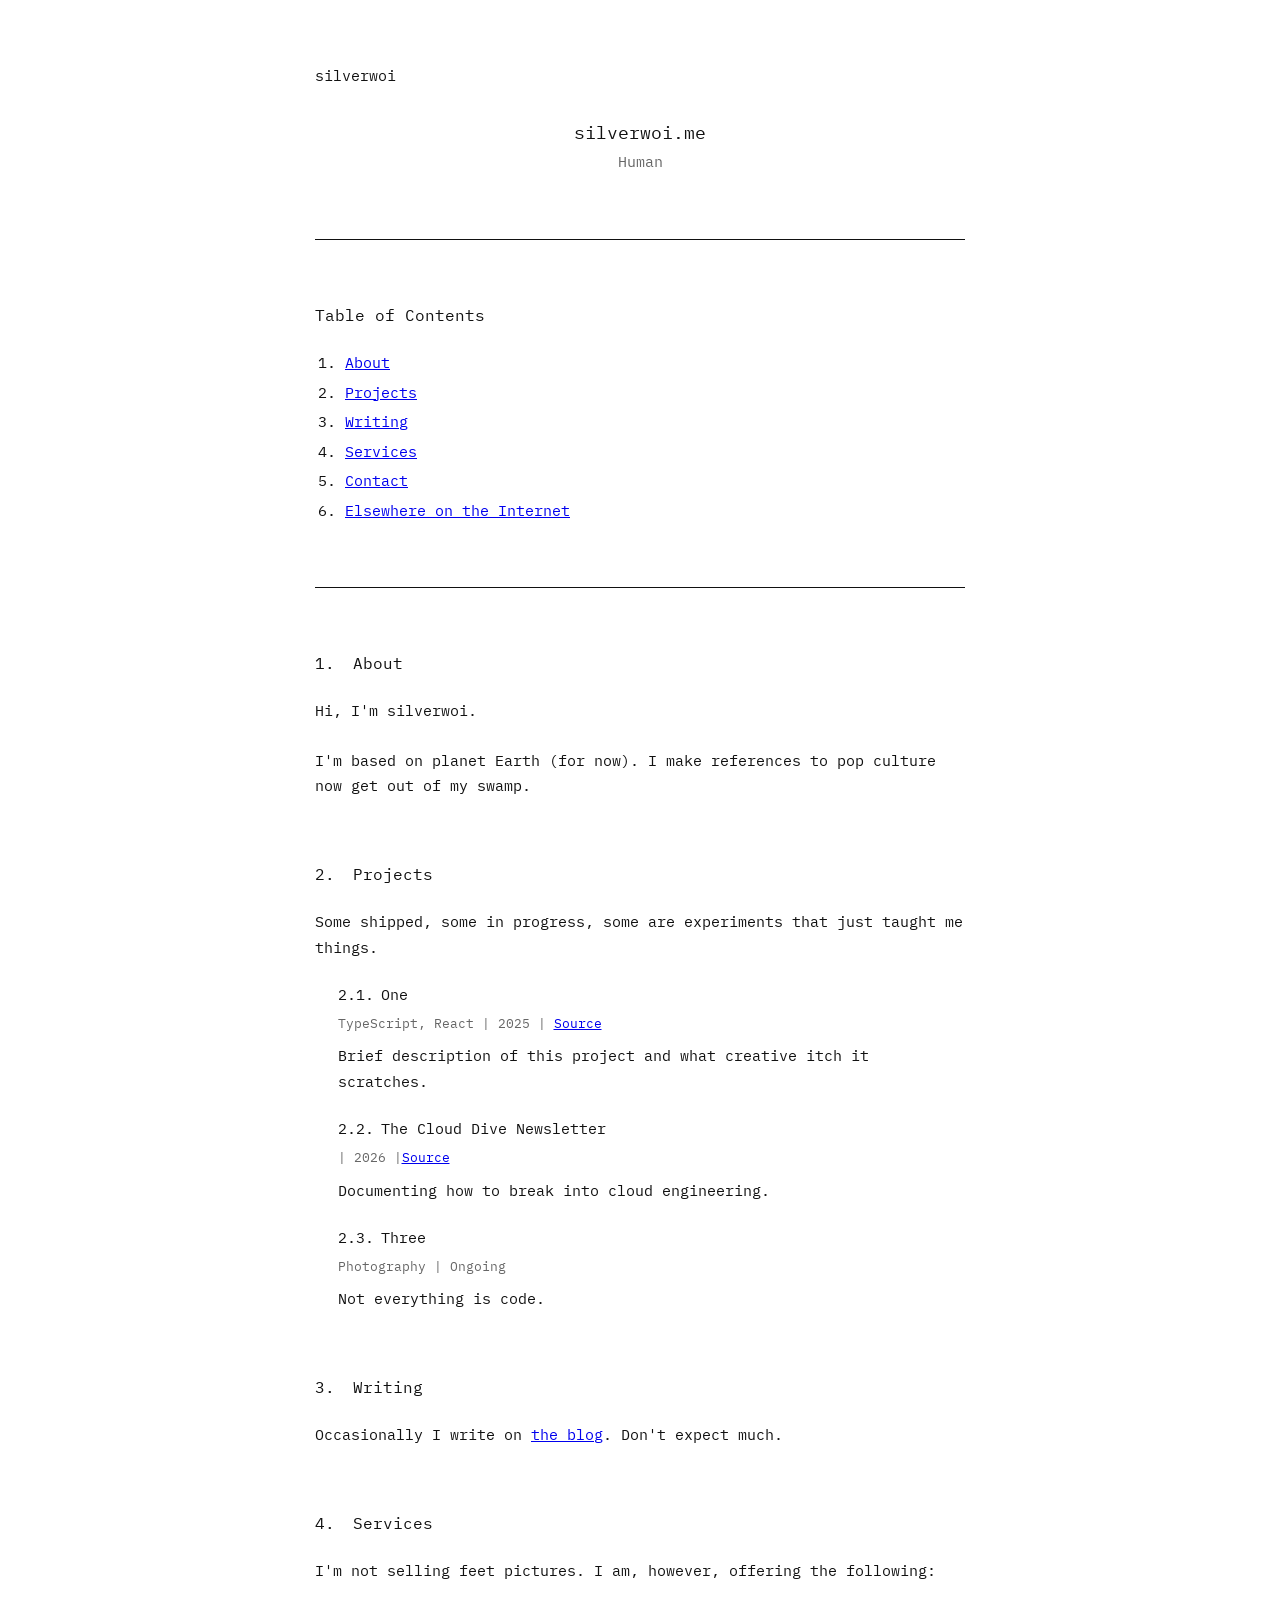
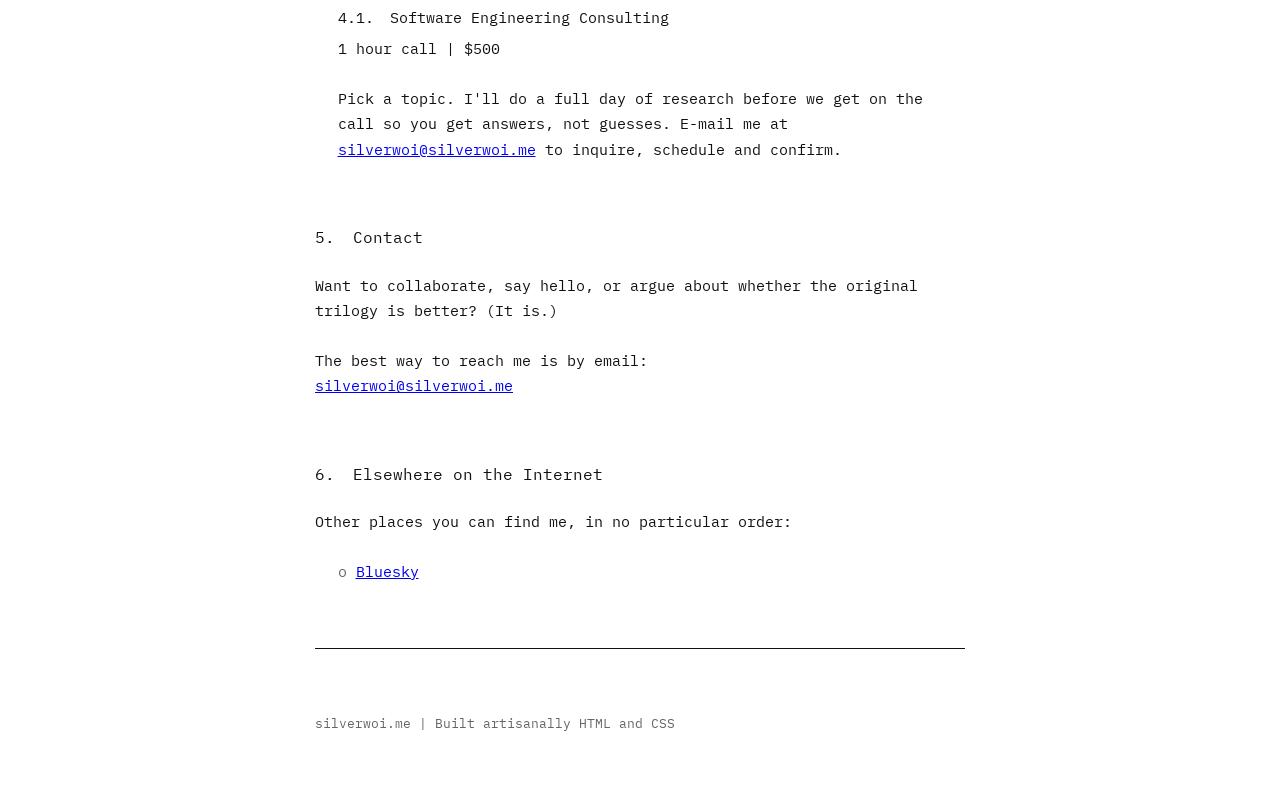
==== index.html @ 7fe281c9 "feat: initial commit personal website" ====
<!DOCTYPE html>
<html lang="en">
<head>
  <meta charset="UTF-8">
  <meta name="viewport" content="width=device-width, initial-scale=1.0">
  <title>silverwoi</title>
  <meta name="description" content="Personal website of silverwoi. Builder, creator, maker. Software engineering, photography, music, and more.">

  <meta property="og:title" content="silverwoi.me">
  <meta property="og:description" content="Builder, creator, maker. Software engineering, photography, music, and more.">
  <meta property="og:type" content="website">

  <link rel="preconnect" href="https://fonts.googleapis.com">
  <link rel="preconnect" href="https://fonts.gstatic.com" crossorigin>
  <link href="https://fonts.googleapis.com/css2?family=IBM+Plex+Mono:wght@400;500&display=swap" rel="stylesheet">

  <link rel="stylesheet" href="styles.css">
</head>
<body>
  <div class="site-container">

    <!-- RFC Header / Hero -->
    <header class="rfc-header">
      <div class="rfc-meta-line">
        <span>silverwoi</span>
      </div>

      <h1 class="rfc-title">silverwoi.me</h1>
      <p class="rfc-subtitle">Human</p>
    </header>

    <hr>

    <!-- Table of Contents -->
    <nav class="toc" aria-label="Table of Contents">
      <h2>Table of Contents</h2>
      <ol>
        <li><a href="#about">About</a></li>
        <li><a href="#projects">Projects</a></li>
        <li><a href="#writing">Writing</a></li>
        <li><a href="#services">Services</a></li>
        <li><a href="#contact">Contact</a></li>
        <li><a href="#elsewhere">Elsewhere on the Internet</a></li>
      </ol>
    </nav>

    <hr>

    <main>

      <!-- 1. About -->
      <section id="about">
        <h2><span class="section-number">1.</span> About</h2>
        <p>
          Hi, I'm silverwoi.
        </p>
        <p>
          I'm based on planet Earth (for now). I make references to pop
          culture now get out of my swamp.
        </p>
      </section>

      <!-- 2. Projects -->
      <section id="projects">
        <h2><span class="section-number">2.</span> Projects</h2>
        <p>
          Some shipped, some in progress, some are
          experiments that just taught me things.
        </p>

        <article class="project-item">
          <h3><span class="section-number">2.1.</span>One</h3>
          <p class="project-meta">TypeScript, React | 2025 | <a href="#">Source</a></p>
          <p>
            Brief description of this project and what creative itch it
            scratches.
          </p>
        </article>

        <article class="project-item">
          <h3><span class="section-number">2.2.</span>The Cloud Dive Newsletter</h3>
          <p class="project-meta">| 2026 |<a href="https://theclouddive.com">Source</a></p>
          <p>
            Documenting how to break into cloud engineering.
          </p>
        </article>

        <article class="project-item">
          <h3><span class="section-number">2.3.</span>Three</h3>
          <p class="project-meta">Photography | Ongoing</p>
          <p>
            Not everything is code.
          </p>
        </article>
      </section>

      <!-- 3. Writing -->
      <section id="writing">
        <h2><span class="section-number">3.</span> Writing</h2>
        <p>
          Occasionally I write on <a href="#">the blog</a>. Don't
          expect much.
        </p>
      </section>

      <!-- 4. Services -->
      <section id="services">
        <h2><span class="section-number">4.</span> Services</h2>
        <p>
          I'm not selling feet pictures. I am, however, offering the
          following:
        </p>

        <!-- <div class="timeline-entry">
          <h3><span class="section-number">4.1.</span> Software Engineering Consulting</h3>
          <p>
            1 hour call | $100
          </p>
          <p>
            E-mail me at
            <a href="mailto:silverwoi@silverwoi.me">silverwoi@silverwoi.me</a>
            to inquire, schedule and confirm. Be ready to pay and chat
            right away.
          </p>
        </div> -->

        <div class="timeline-entry">
          <h3><span class="section-number">4.1.</span> Software Engineering Consulting</h3>
          <p>
            1 hour call | $500
          </p>
          <p>
            Pick a topic. I'll do a full day of research before we
            get on the call so you get answers, not guesses. E-mail me at
            <a href="mailto:silverwoi@silverwoi.me">silverwoi@silverwoi.me</a>
            to inquire, schedule and confirm.
          </p>
        </div>
      </section>

      <!-- 5. Contact -->
      <section id="contact">
        <h2><span class="section-number">5.</span> Contact</h2>
        <p>
          Want to collaborate, say hello, or argue about whether the
          original trilogy is better? (It is.)
        </p>
        <p>
          The best way to reach me is by email:<br>
          <a href="mailto:silverwoi@silverwoi.me">silverwoi@silverwoi.me</a>
        </p>
      </section>

      <!-- 6. Elsewhere -->
      <section id="elsewhere">
        <h2><span class="section-number">6.</span> Elsewhere on the Internet</h2>
        <p>Other places you can find me, in no particular order:</p>
        <ul class="social-links">
          <!-- <li><a href="https://github.com/silverwoi" rel="me">GitHub</a></li> -->
          <li><a href="https://bsky.app/profile/silverwoi.bsky.social" target="_blank" rel="me">Bluesky</a></li>
        </ul>
      </section>

    </main>

    <hr>

    <!-- Footer -->
    <footer class="site-footer">
      <p>
        silverwoi.me | Built artisanally HTML and CSS<br>
      </p>
    </footer>

  </div>
</body>
</html>
---- styles.css ----
/* ============================================================
   styles.css -- silverwoi.me
   RFC-inspired minimal personal website
   ============================================================ */

/* --- Custom Properties --- */
:root {
  --color-text: #111111;
  --color-background: #ffffff;
  --color-link: #0000ee;
  --color-link-visited: #551a8b;
  --color-muted: #666666;
  --color-divider: #111111;

  --font-mono: 'IBM Plex Mono', 'Courier New', 'Courier', monospace;

  --width-content: 650px;
  --spacing-section: 3rem;
  --spacing-block: 1.5rem;
  --spacing-inline: 1rem;

  --font-size-base: 14px;
  --font-size-heading: 16px;
  --line-height: 1.7;
}

/* --- Dark Mode --- */
@media (prefers-color-scheme: dark) {
  :root {
    --color-text: #e0e0e0;
    --color-background: #1a1a1a;
    --color-link: #6699ff;
    --color-link-visited: #b394d4;
    --color-muted: #999999;
    --color-divider: #e0e0e0;
  }
}

/* --- Reset & Base --- */
*, *::before, *::after {
  box-sizing: border-box;
}

body {
  font-family: var(--font-mono);
  font-size: var(--font-size-base);
  line-height: var(--line-height);
  color: var(--color-text);
  background-color: var(--color-background);
  margin: 0;
  padding: 1rem;
  -webkit-font-smoothing: antialiased;
}

html {
  scroll-behavior: smooth;
}

::selection {
  background-color: var(--color-text);
  color: var(--color-background);
}

/* --- Typography --- */
h1, h2, h3, h4 {
  font-family: var(--font-mono);
  font-weight: normal;
  line-height: 1.4;
  margin-top: 0;
  margin-bottom: var(--spacing-inline);
}

h1 {
  font-size: 18px;
  text-align: center;
  margin-bottom: 0.25rem;
}

h2 {
  font-size: var(--font-size-heading);
  margin-bottom: var(--spacing-block);
}

h3 {
  font-size: var(--font-size-base);
  margin-bottom: 0.5rem;
}

p {
  margin-top: 0;
  margin-bottom: var(--spacing-block);
}

a {
  color: var(--color-link);
  text-decoration: underline;
}

a:visited {
  color: var(--color-link-visited);
}

a:hover {
  text-decoration-thickness: 2px;
}

/* --- Layout --- */
.site-container {
  max-width: var(--width-content);
  margin: 0 auto;
  padding: 2rem 0;
}

section {
  margin-bottom: var(--spacing-section);
}

/* --- RFC Header / Hero --- */
.rfc-header {
  margin-bottom: var(--spacing-section);
}

.rfc-meta-line {
  display: flex;
  justify-content: space-between;
  font-size: var(--font-size-base);
  line-height: 1.6;
}

.rfc-title {
  text-align: center;
  margin-top: 2rem;
  margin-bottom: 0.25rem;
}

.rfc-subtitle {
  text-align: center;
  font-size: var(--font-size-base);
  color: var(--color-muted);
  margin-bottom: 0;
}

/* --- Section Numbering --- */
.section-number {
  margin-right: 0.5em;
}

/* --- Table of Contents --- */
.toc ol {
  padding-left: 2em;
  margin-top: 0;
  margin-bottom: 0;
}

.toc li {
  margin-bottom: 0.25rem;
}

/* --- Dividers --- */
hr {
  border: none;
  border-top: 1px solid var(--color-divider);
  margin: var(--spacing-section) 0;
}

/* --- Project Items --- */
.project-item {
  margin-bottom: var(--spacing-block);
  padding-left: 1.5em;
}

.project-meta,
.writing-meta,
.experience-meta {
  color: var(--color-muted);
  font-size: 13px;
  margin-bottom: 0.5rem;
}

/* --- Writing Items --- */
.writing-item {
  margin-bottom: var(--spacing-block);
  padding-left: 1.5em;
}

/* --- Experience / Timeline --- */
.timeline-entry {
  margin-bottom: var(--spacing-block);
  padding-left: 1.5em;
}

/* --- Social Links --- */
.social-links {
  list-style: none;
  padding-left: 1.5em;
}

.social-links li::before {
  content: "o ";
  color: var(--color-muted);
}

.social-links li {
  margin-bottom: 0.25rem;
}

/* --- Footer --- */
.site-footer {
  color: var(--color-muted);
  font-size: 13px;
  margin-top: var(--spacing-section);
}

.site-footer p {
  margin-bottom: 0;
}

/* --- Accessibility --- */
:focus-visible {
  outline: 2px solid var(--color-link);
  outline-offset: 2px;
}

/* --- Responsive --- */
@media (min-width: 700px) {
  body {
    padding: 2rem;
  }

  :root {
    --font-size-base: 15px;
    --spacing-section: 4rem;
  }
}
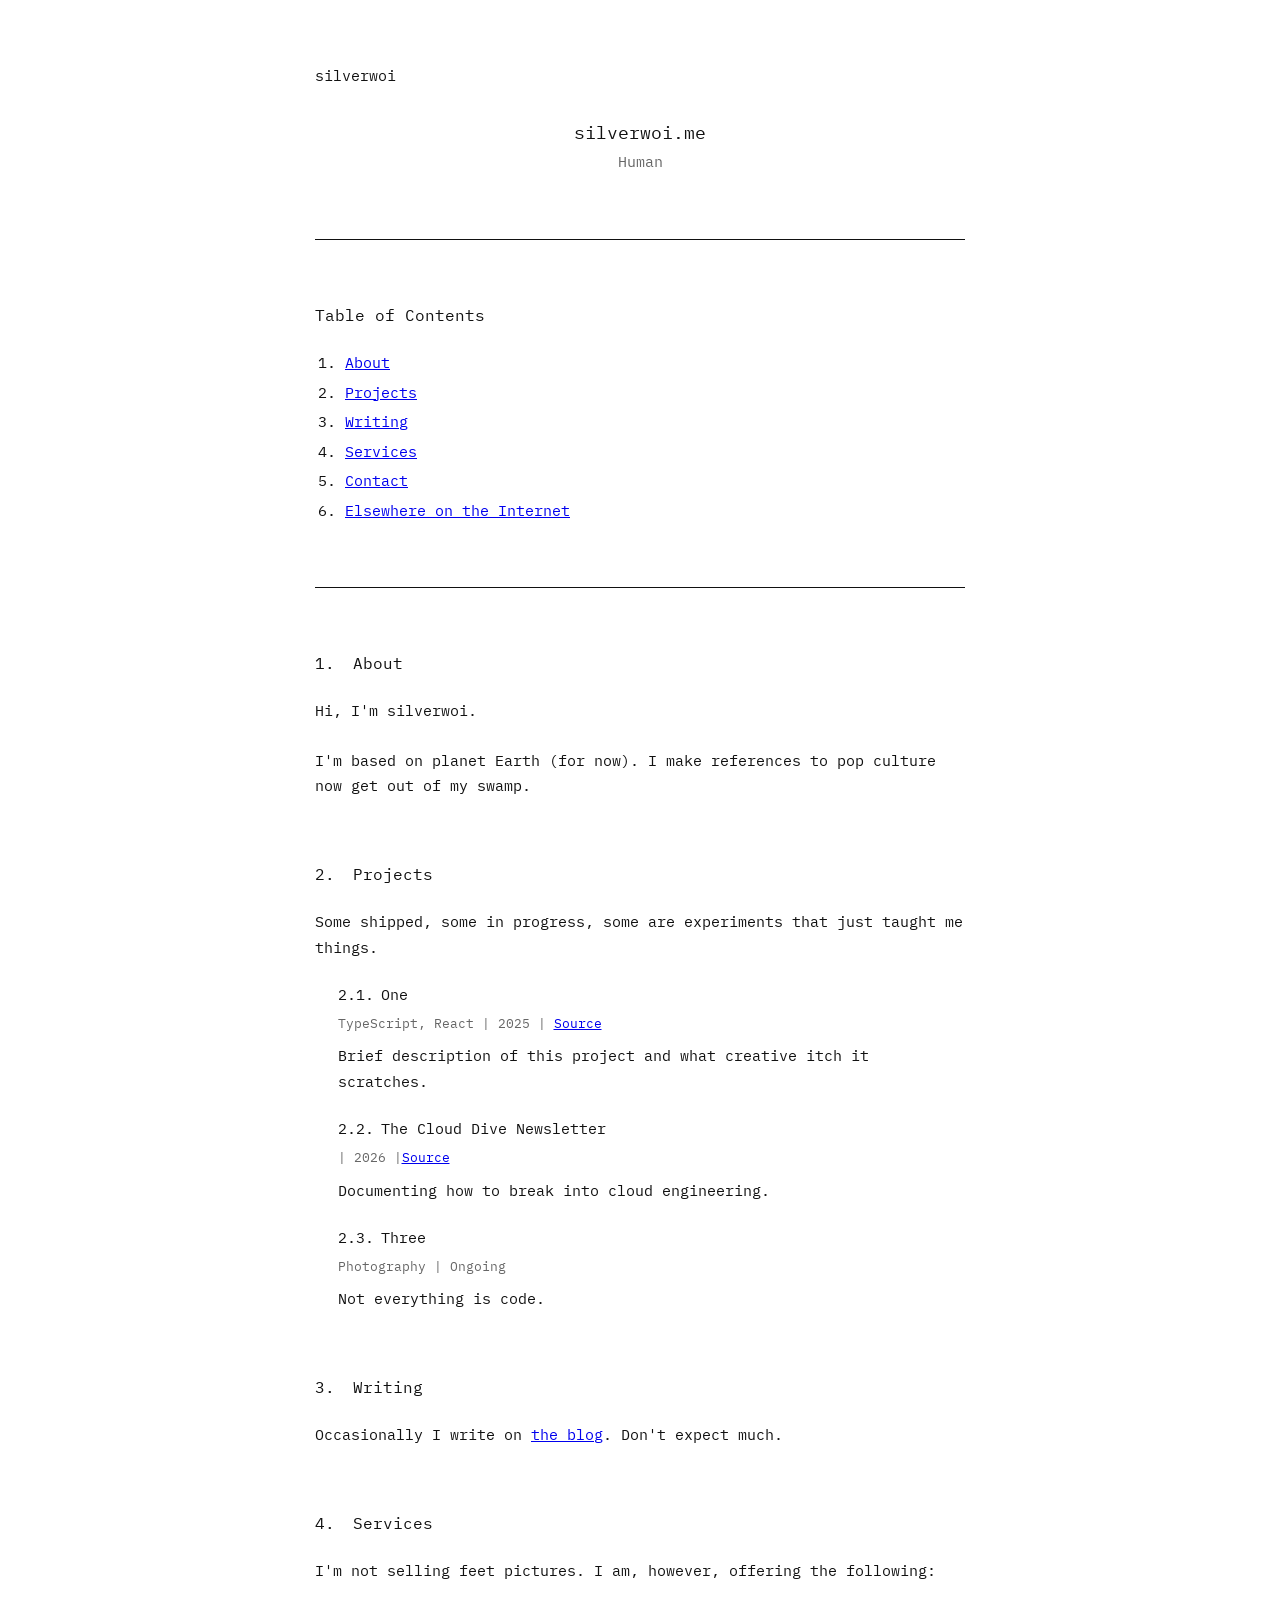
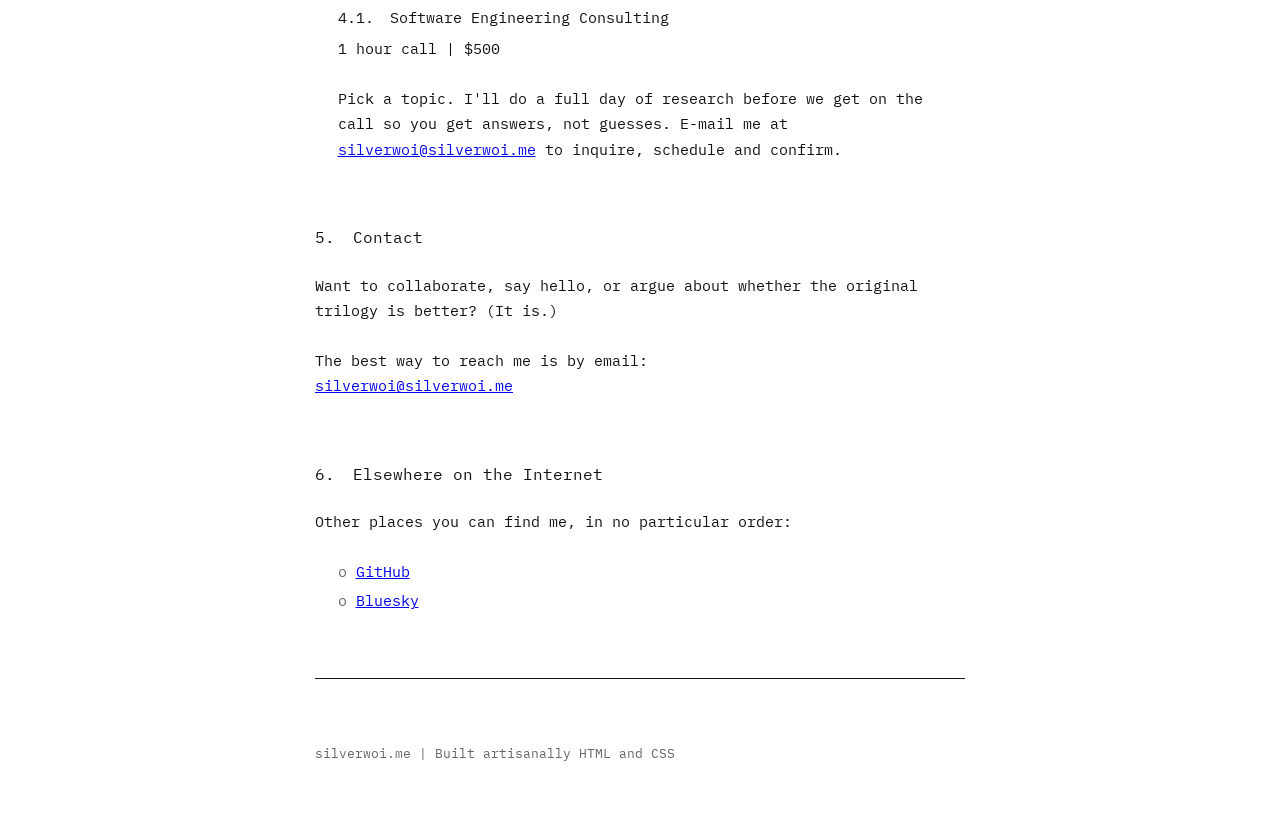
==== commit b26efd14: "feat: add GitHub profile link to social links" ====
--- a/index.html
+++ b/index.html
@@ -156,7 +156,7 @@
         <h2><span class="section-number">6.</span> Elsewhere on the Internet</h2>
         <p>Other places you can find me, in no particular order:</p>
         <ul class="social-links">
-          <!-- <li><a href="https://github.com/silverwoi" rel="me">GitHub</a></li> -->
+          <li><a href="https://github.com/DPLATA" target="_blank" rel="me">GitHub</a></li>
           <li><a href="https://bsky.app/profile/silverwoi.bsky.social" target="_blank" rel="me">Bluesky</a></li>
         </ul>
       </section>
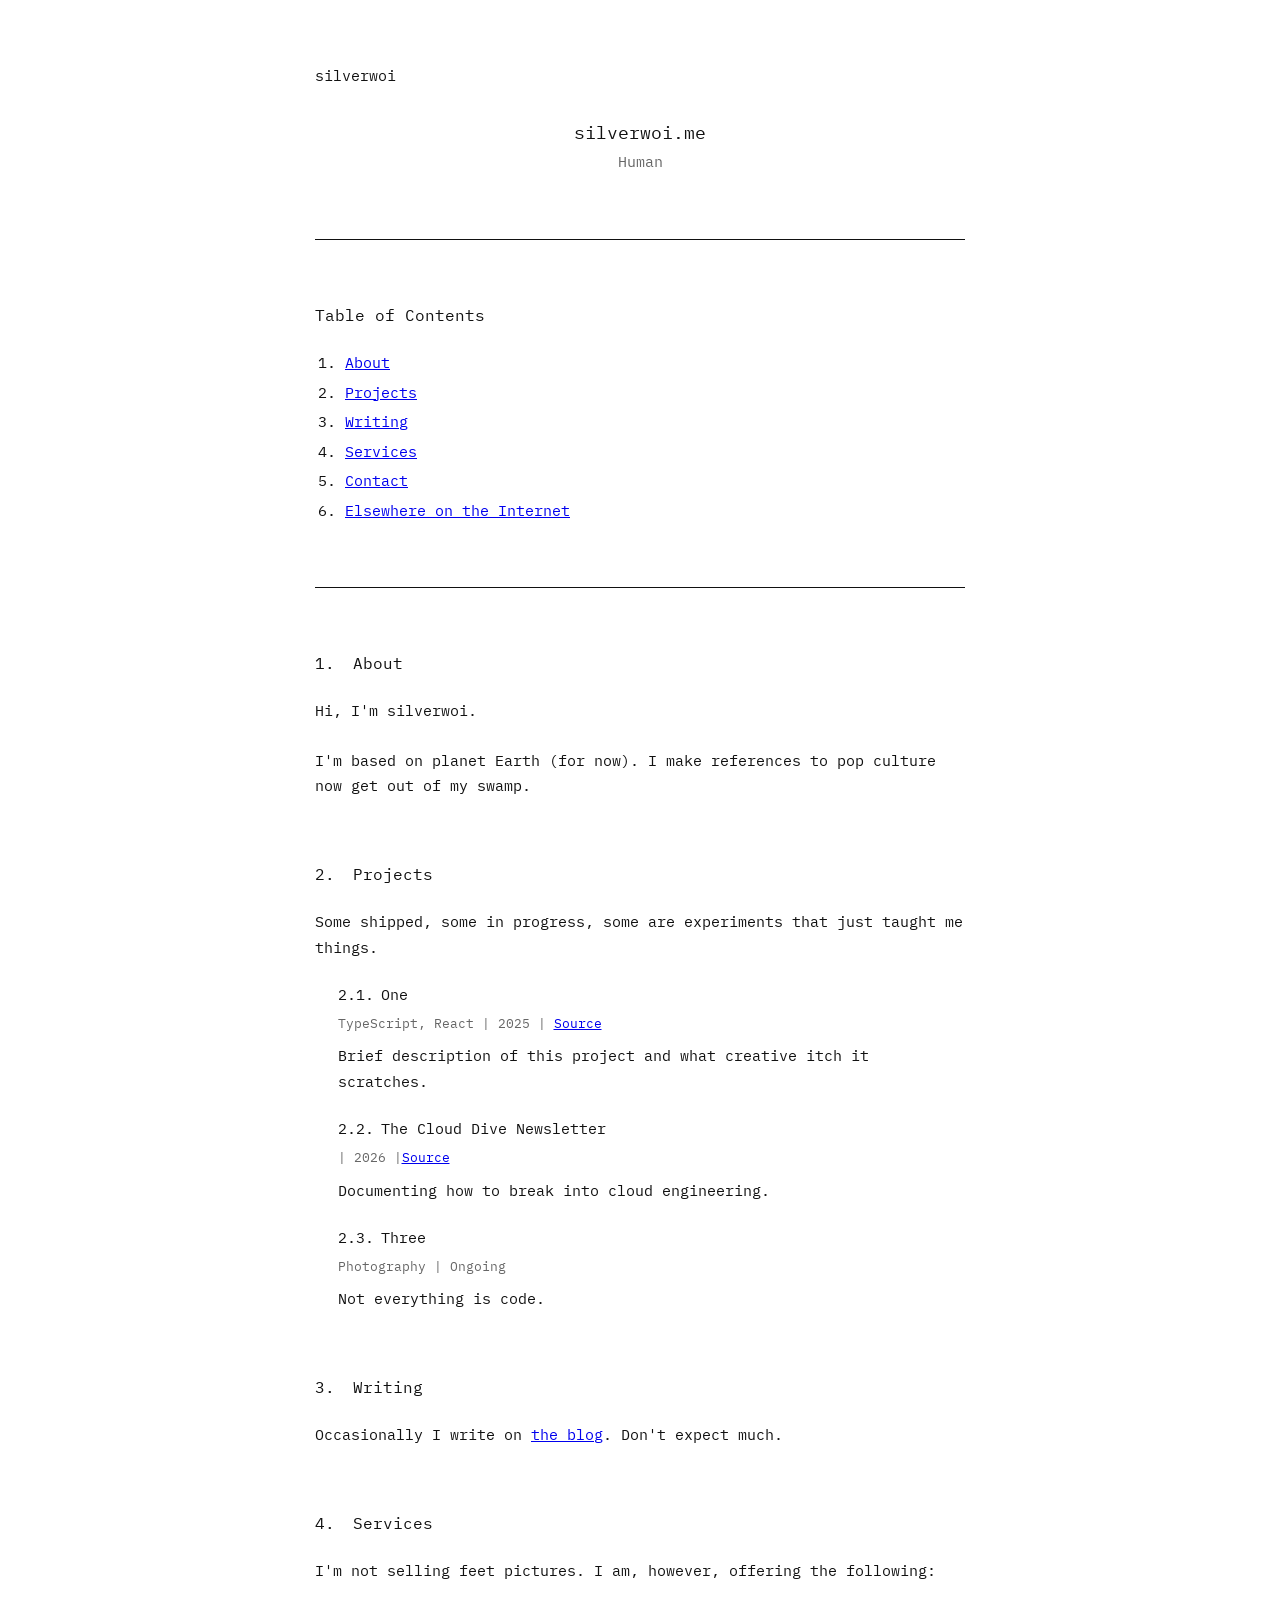
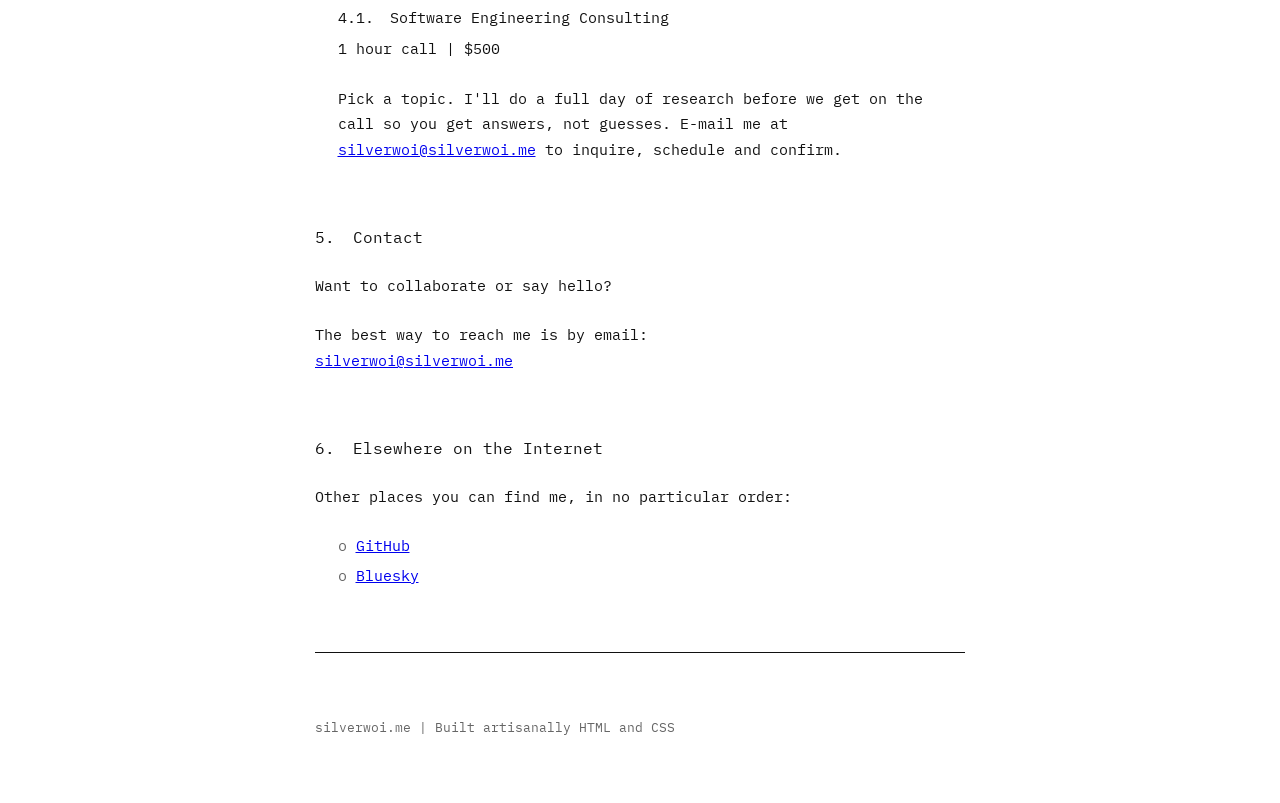
==== commit 4871f3ac: "fix: correct email domain from silverwoi.me to silverboi.me" ====
--- a/index.html
+++ b/index.html
@@ -132,7 +132,7 @@
           <p>
             Pick a topic. I'll do a full day of research before we
             get on the call so you get answers, not guesses. E-mail me at
-            <a href="mailto:silverwoi@silverwoi.me">silverwoi@silverwoi.me</a>
+            <a href="mailto:silverwoi@silverboi.me">silverwoi@silverwoi.me</a>
             to inquire, schedule and confirm.
           </p>
         </div>
@@ -142,12 +142,11 @@
       <section id="contact">
         <h2><span class="section-number">5.</span> Contact</h2>
         <p>
-          Want to collaborate, say hello, or argue about whether the
-          original trilogy is better? (It is.)
+          Want to collaborate or say hello?
         </p>
         <p>
           The best way to reach me is by email:<br>
-          <a href="mailto:silverwoi@silverwoi.me">silverwoi@silverwoi.me</a>
+          <a href="mailto:silverwoi@silverboi.me">silverwoi@silverwoi.me</a>
         </p>
       </section>
 
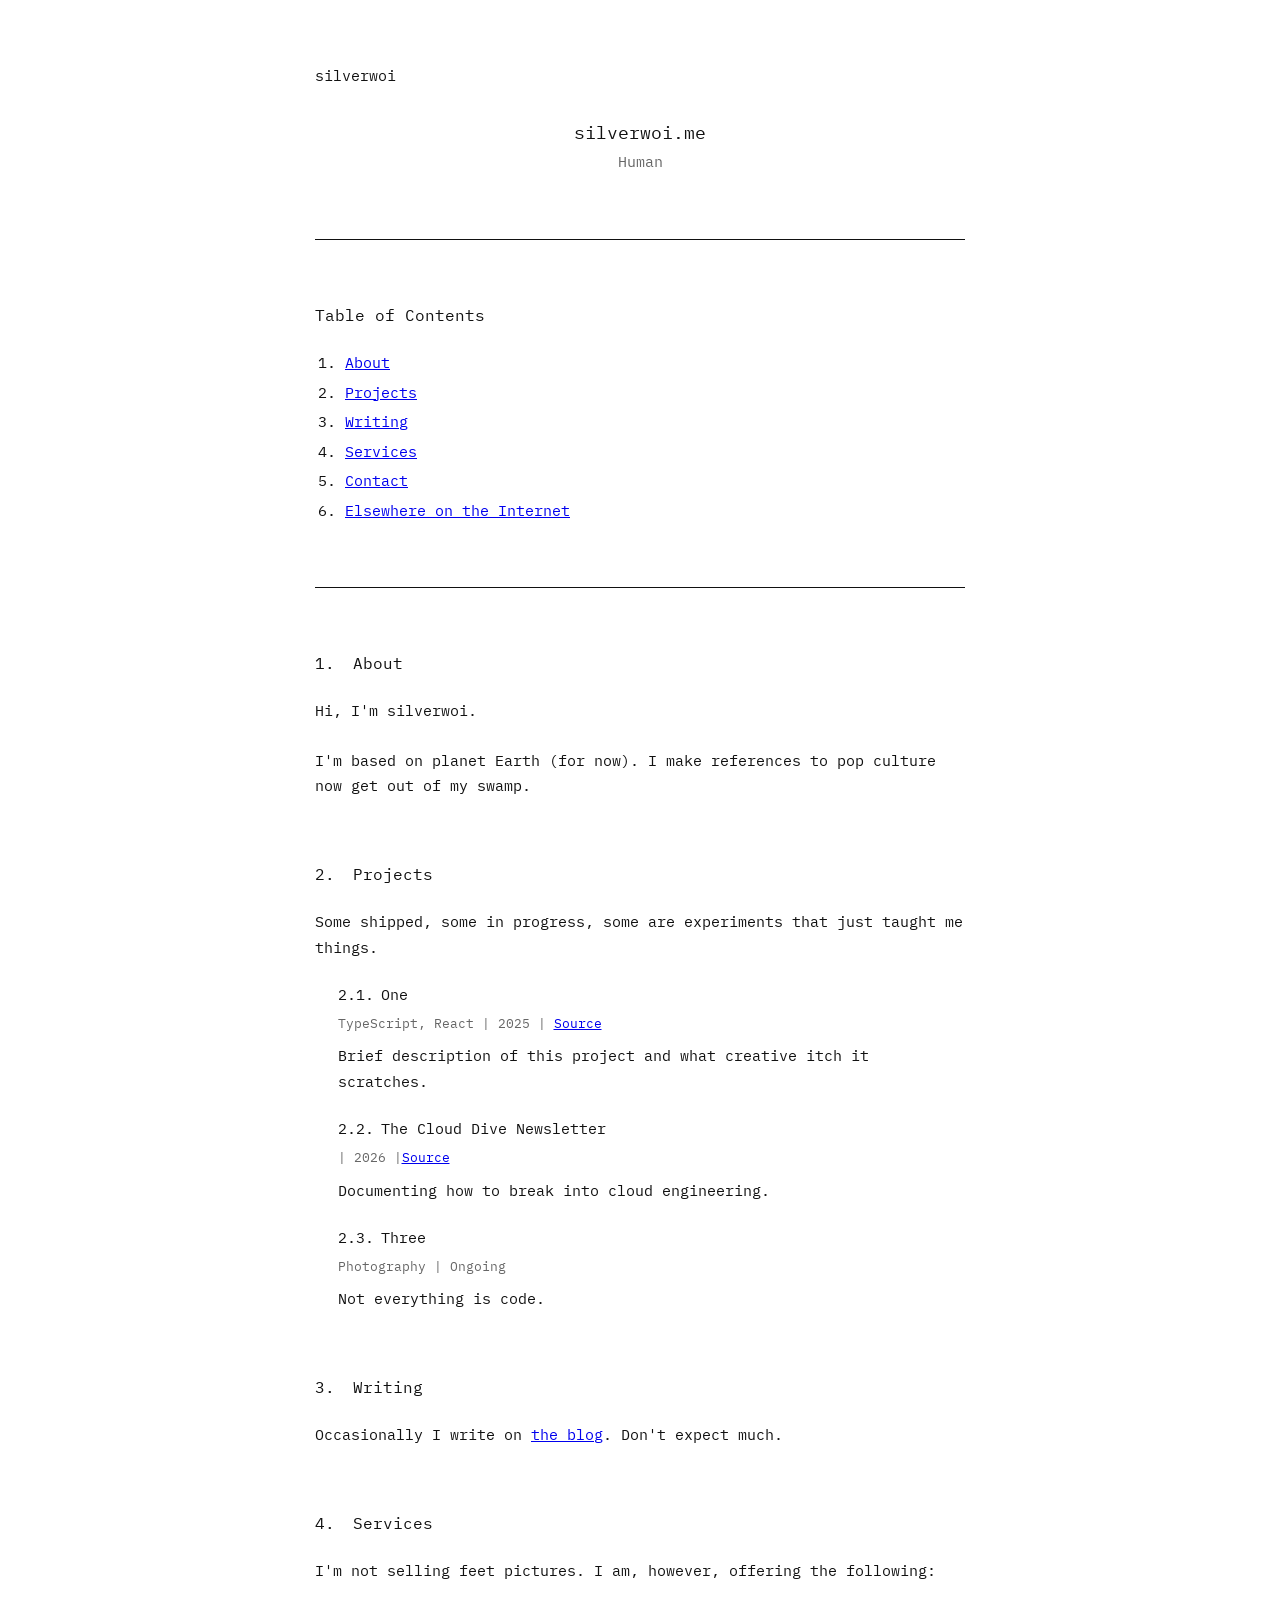
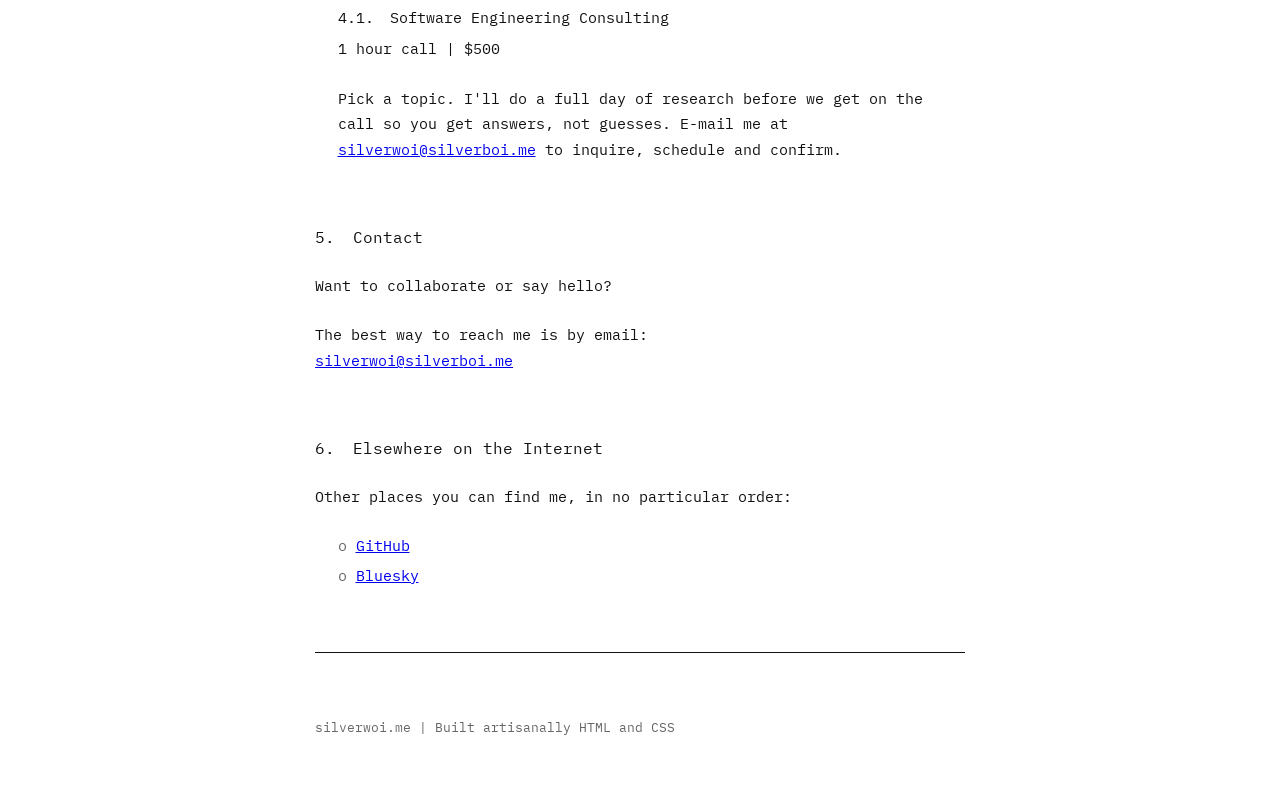
==== commit c1e4055e: "fix: correct email domain from silverwoi.me to silverboi.me" ====
--- a/index.html
+++ b/index.html
@@ -132,7 +132,7 @@
           <p>
             Pick a topic. I'll do a full day of research before we
             get on the call so you get answers, not guesses. E-mail me at
-            <a href="mailto:silverwoi@silverboi.me">silverwoi@silverwoi.me</a>
+            <a href="mailto:silverwoi@silverboi.me">silverwoi@silverboi.me</a>
             to inquire, schedule and confirm.
           </p>
         </div>
@@ -146,7 +146,7 @@
         </p>
         <p>
           The best way to reach me is by email:<br>
-          <a href="mailto:silverwoi@silverboi.me">silverwoi@silverwoi.me</a>
+          <a href="mailto:silverwoi@silverboi.me">silverwoi@silverboi.me</a>
         </p>
       </section>
 
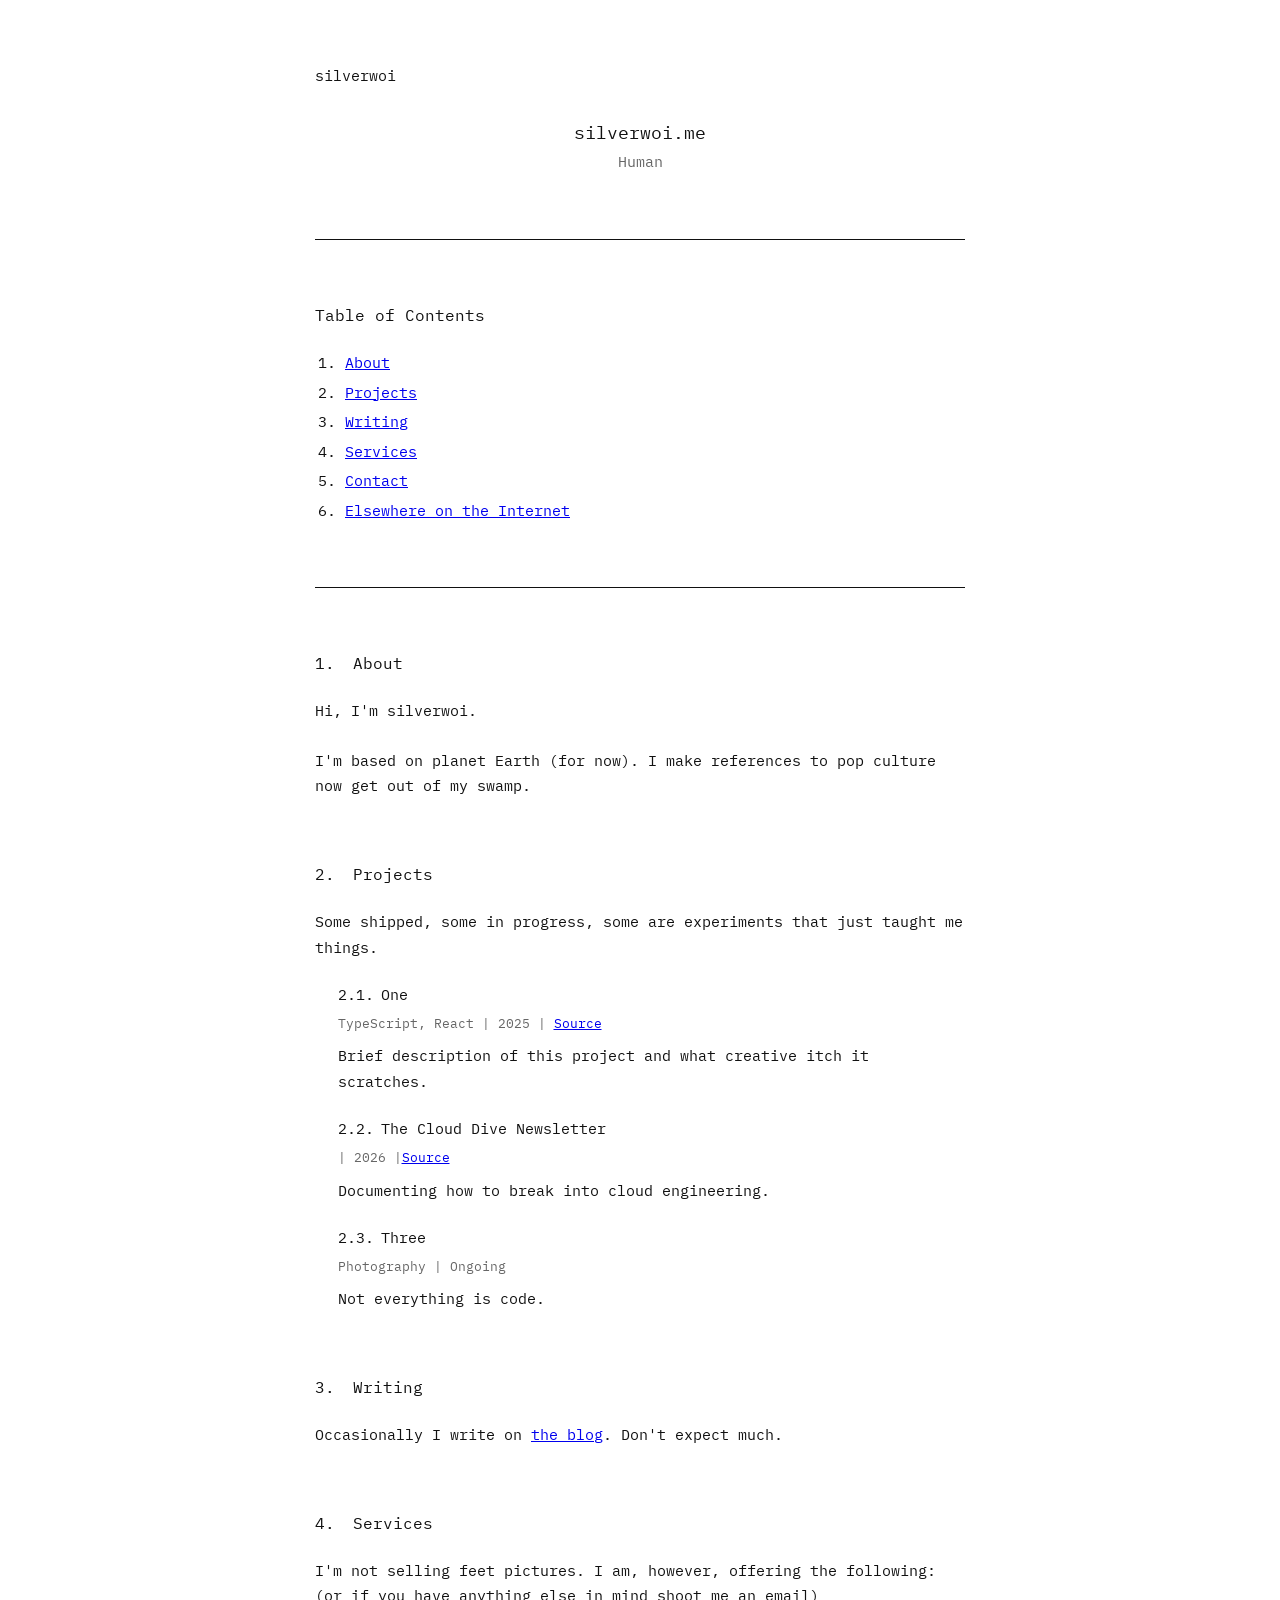
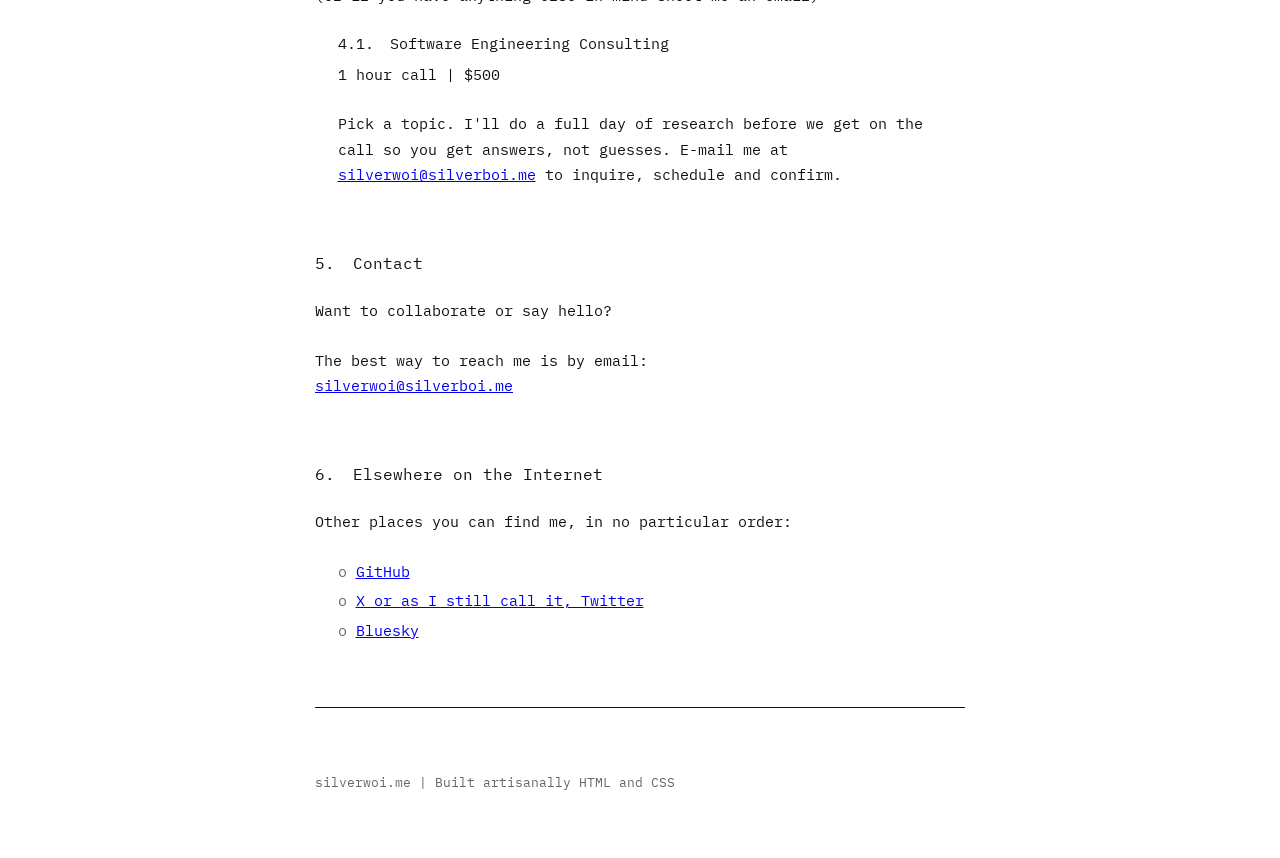
==== commit 5c76661a: "feat: add X (Twitter) link to social links" ====
--- a/index.html
+++ b/index.html
@@ -108,7 +108,7 @@
         <h2><span class="section-number">4.</span> Services</h2>
         <p>
           I'm not selling feet pictures. I am, however, offering the
-          following:
+          following: (or if you have anything else in mind shoot me an email)
         </p>
 
         <!-- <div class="timeline-entry">
@@ -156,6 +156,7 @@
         <p>Other places you can find me, in no particular order:</p>
         <ul class="social-links">
           <li><a href="https://github.com/DPLATA" target="_blank" rel="me">GitHub</a></li>
+          <li><a href="https://x.com/silverwoi1" target="_blank" rel="me">X or as I still call it, Twitter</a></li>
           <li><a href="https://bsky.app/profile/silverwoi.bsky.social" target="_blank" rel="me">Bluesky</a></li>
         </ul>
       </section>
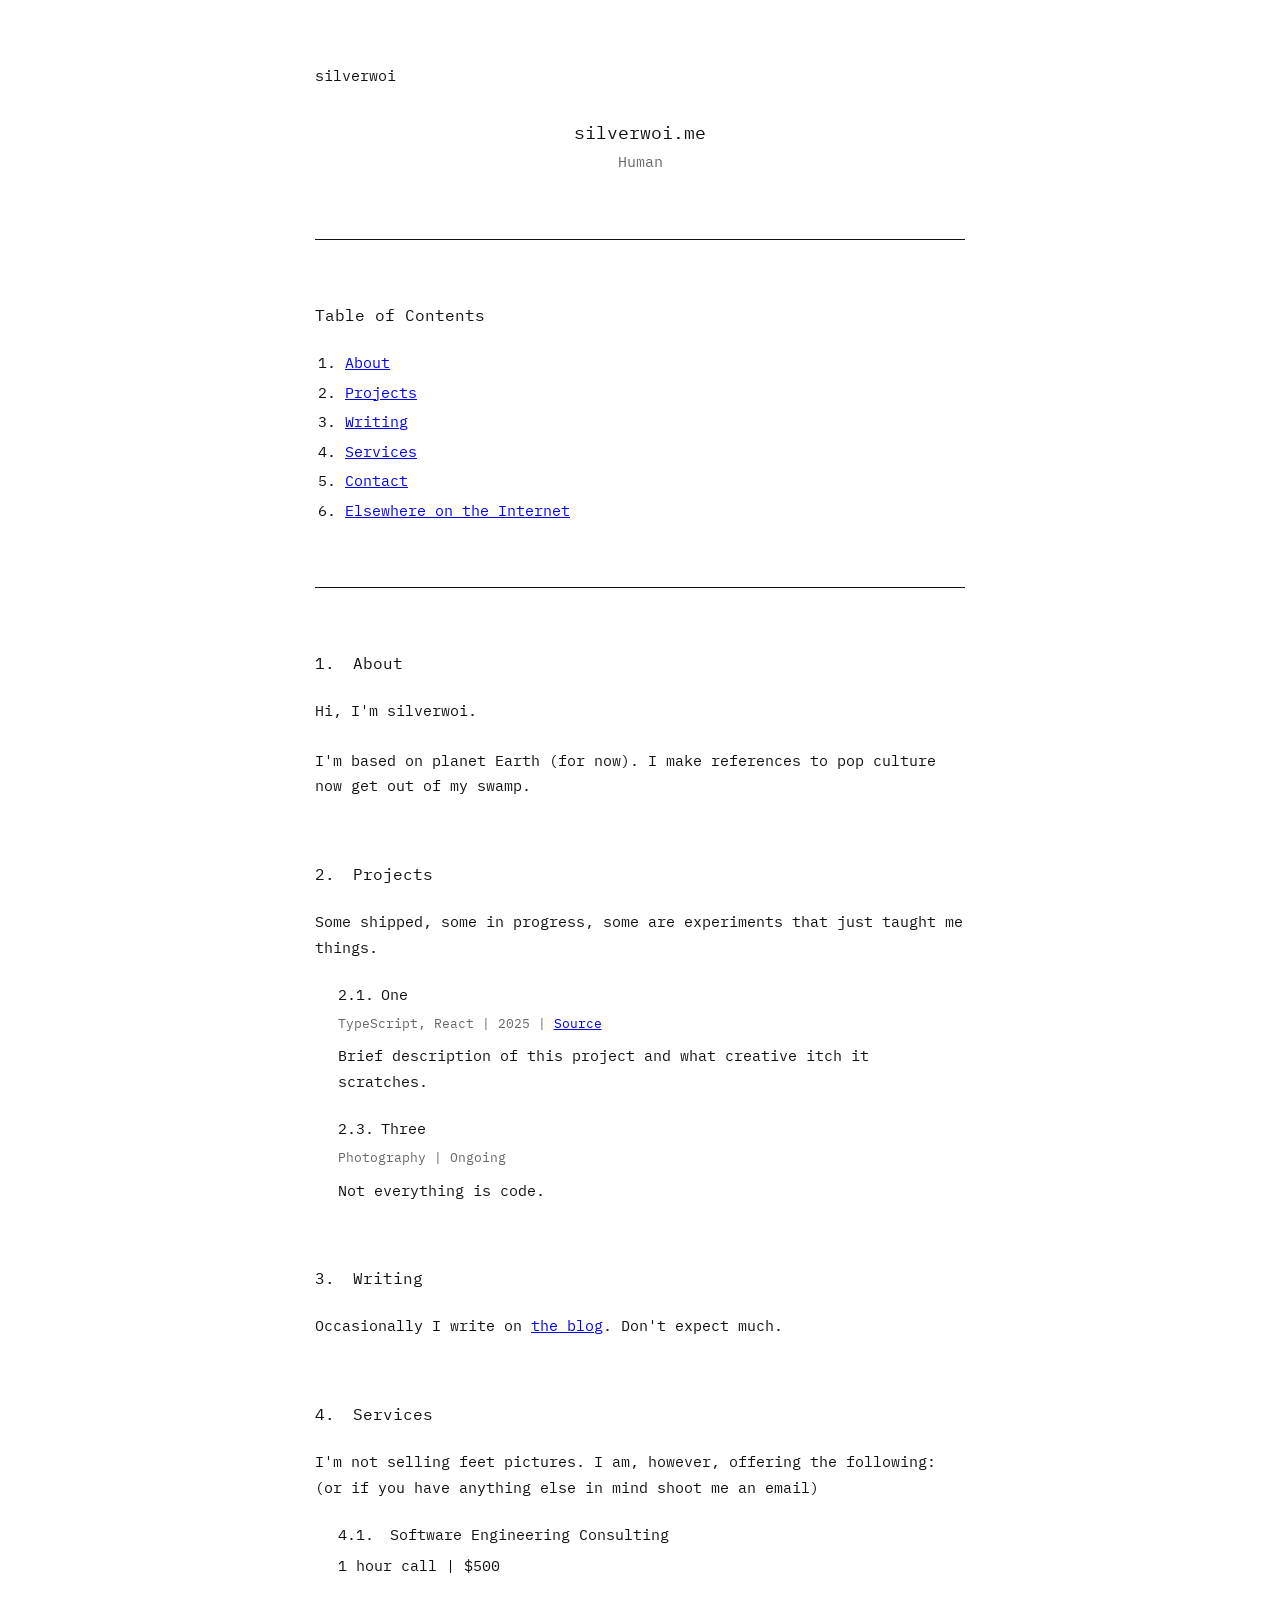
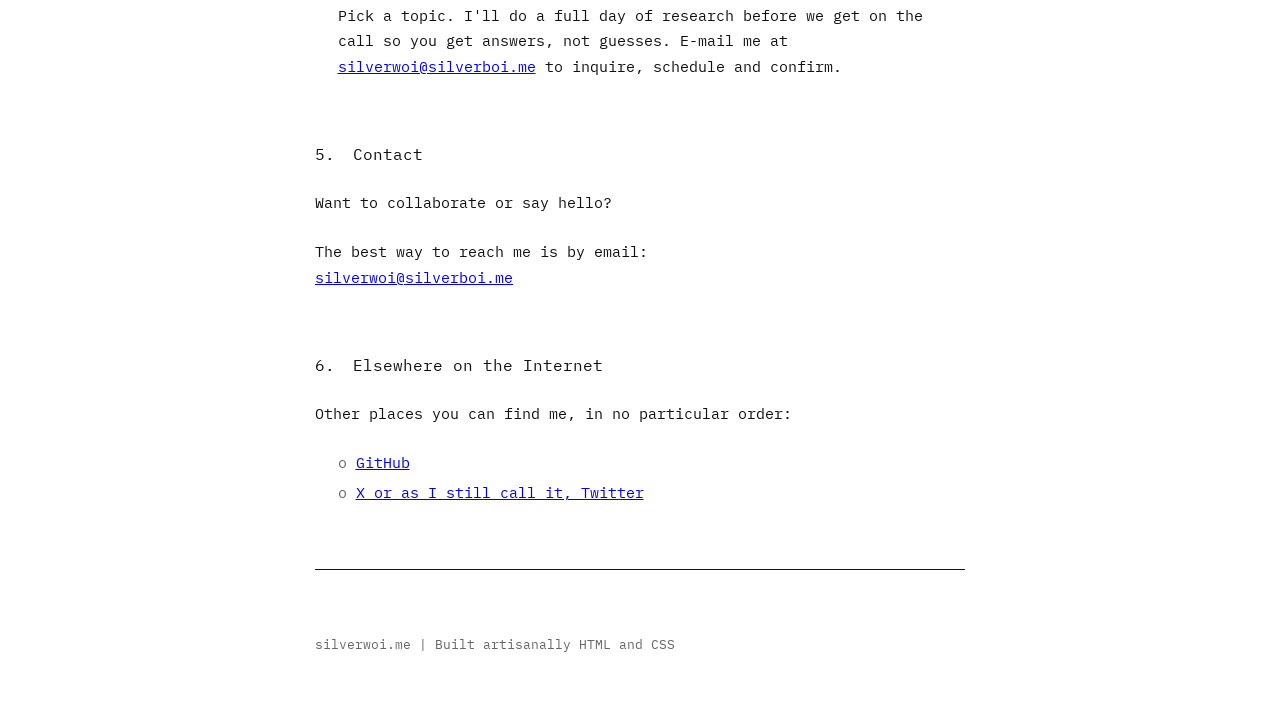
==== commit 3031a6e1: "feat: remove sections" ====
--- a/index.html
+++ b/index.html
@@ -77,13 +77,13 @@
           </p>
         </article>
 
-        <article class="project-item">
+        <!-- <article class="project-item">
           <h3><span class="section-number">2.2.</span>The Cloud Dive Newsletter</h3>
           <p class="project-meta">| 2026 |<a href="https://theclouddive.com">Source</a></p>
           <p>
             Documenting how to break into cloud engineering.
           </p>
-        </article>
+        </article> -->
 
         <article class="project-item">
           <h3><span class="section-number">2.3.</span>Three</h3>
@@ -157,7 +157,6 @@
         <ul class="social-links">
           <li><a href="https://github.com/DPLATA" target="_blank" rel="me">GitHub</a></li>
           <li><a href="https://x.com/silverwoi1" target="_blank" rel="me">X or as I still call it, Twitter</a></li>
-          <li><a href="https://bsky.app/profile/silverwoi.bsky.social" target="_blank" rel="me">Bluesky</a></li>
         </ul>
       </section>
 
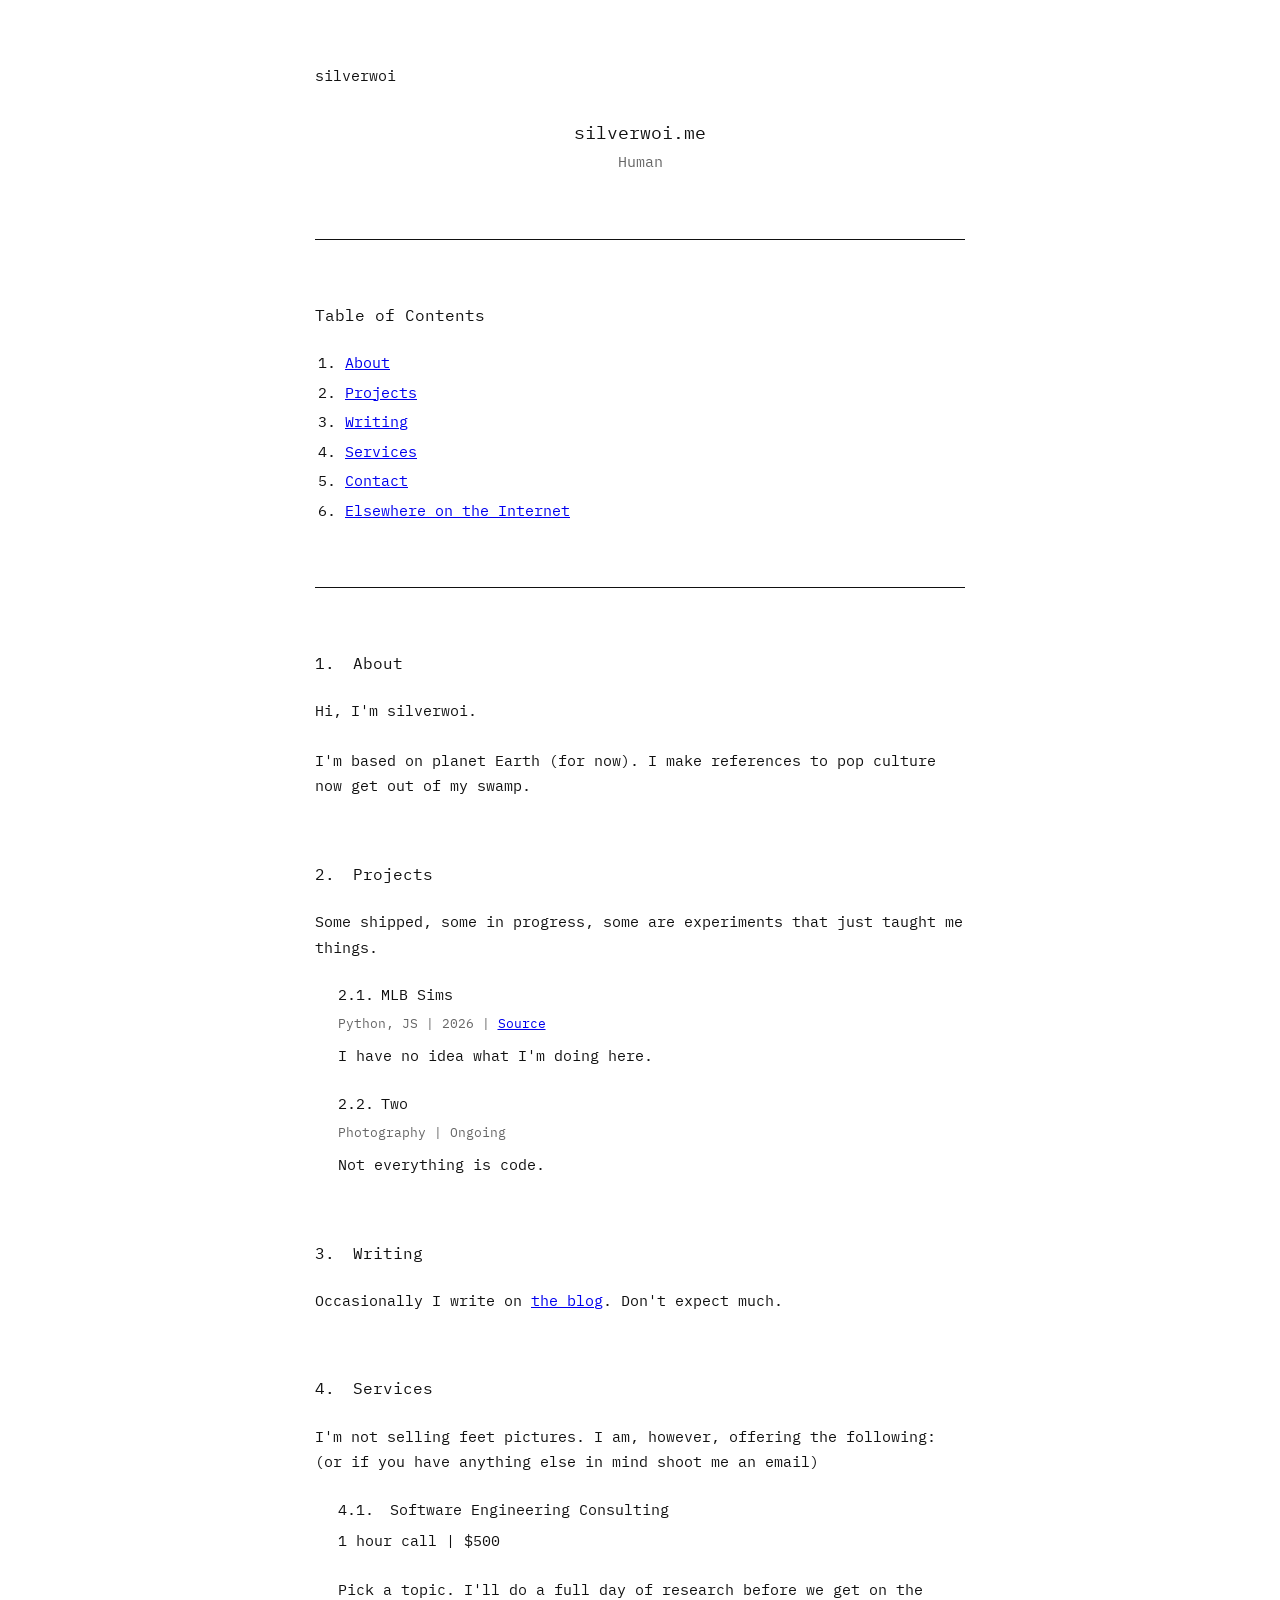
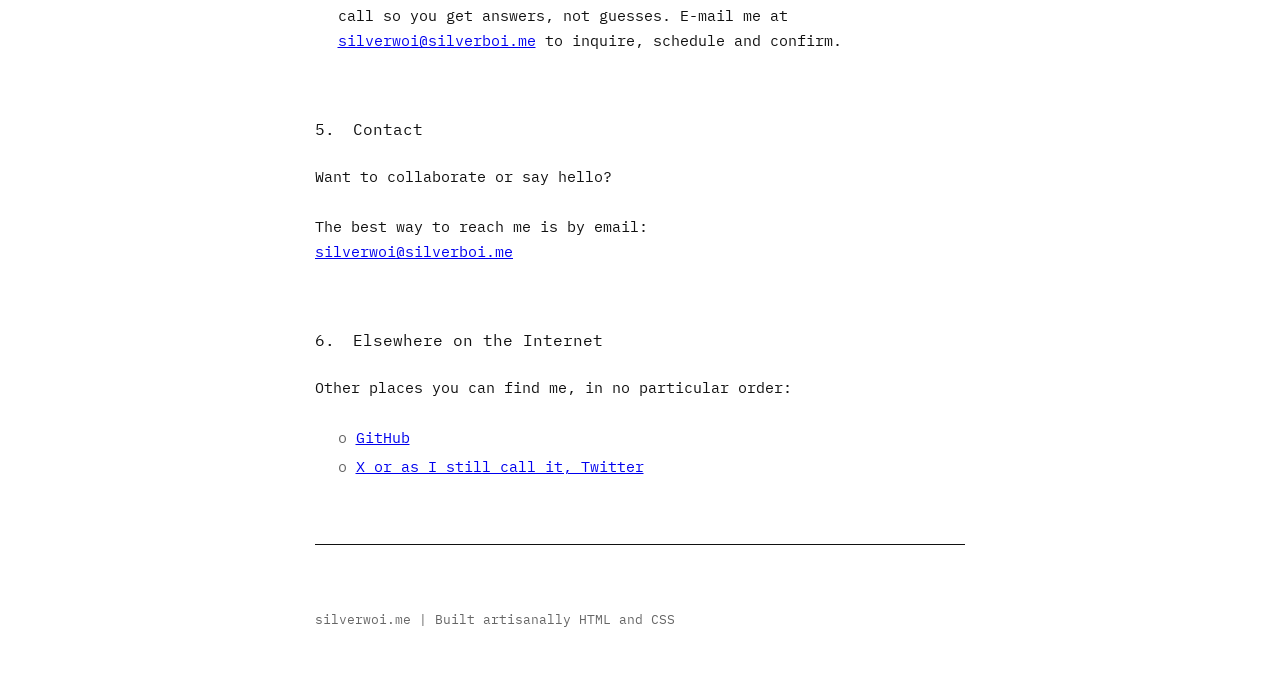
==== commit 2c98cdd0: "chore: update projects section" ====
--- a/index.html
+++ b/index.html
@@ -69,11 +69,10 @@
         </p>
 
         <article class="project-item">
-          <h3><span class="section-number">2.1.</span>One</h3>
-          <p class="project-meta">TypeScript, React | 2025 | <a href="#">Source</a></p>
+          <h3><span class="section-number">2.1.</span>MLB Sims</h3>
+          <p class="project-meta">Python, JS | 2026 | <a href="https://mlbsims.com">Source</a></p>
           <p>
-            Brief description of this project and what creative itch it
-            scratches.
+            I have no idea what I'm doing here.
           </p>
         </article>
 
@@ -86,7 +85,7 @@
         </article> -->
 
         <article class="project-item">
-          <h3><span class="section-number">2.3.</span>Three</h3>
+          <h3><span class="section-number">2.2.</span>Two</h3>
           <p class="project-meta">Photography | Ongoing</p>
           <p>
             Not everything is code.
